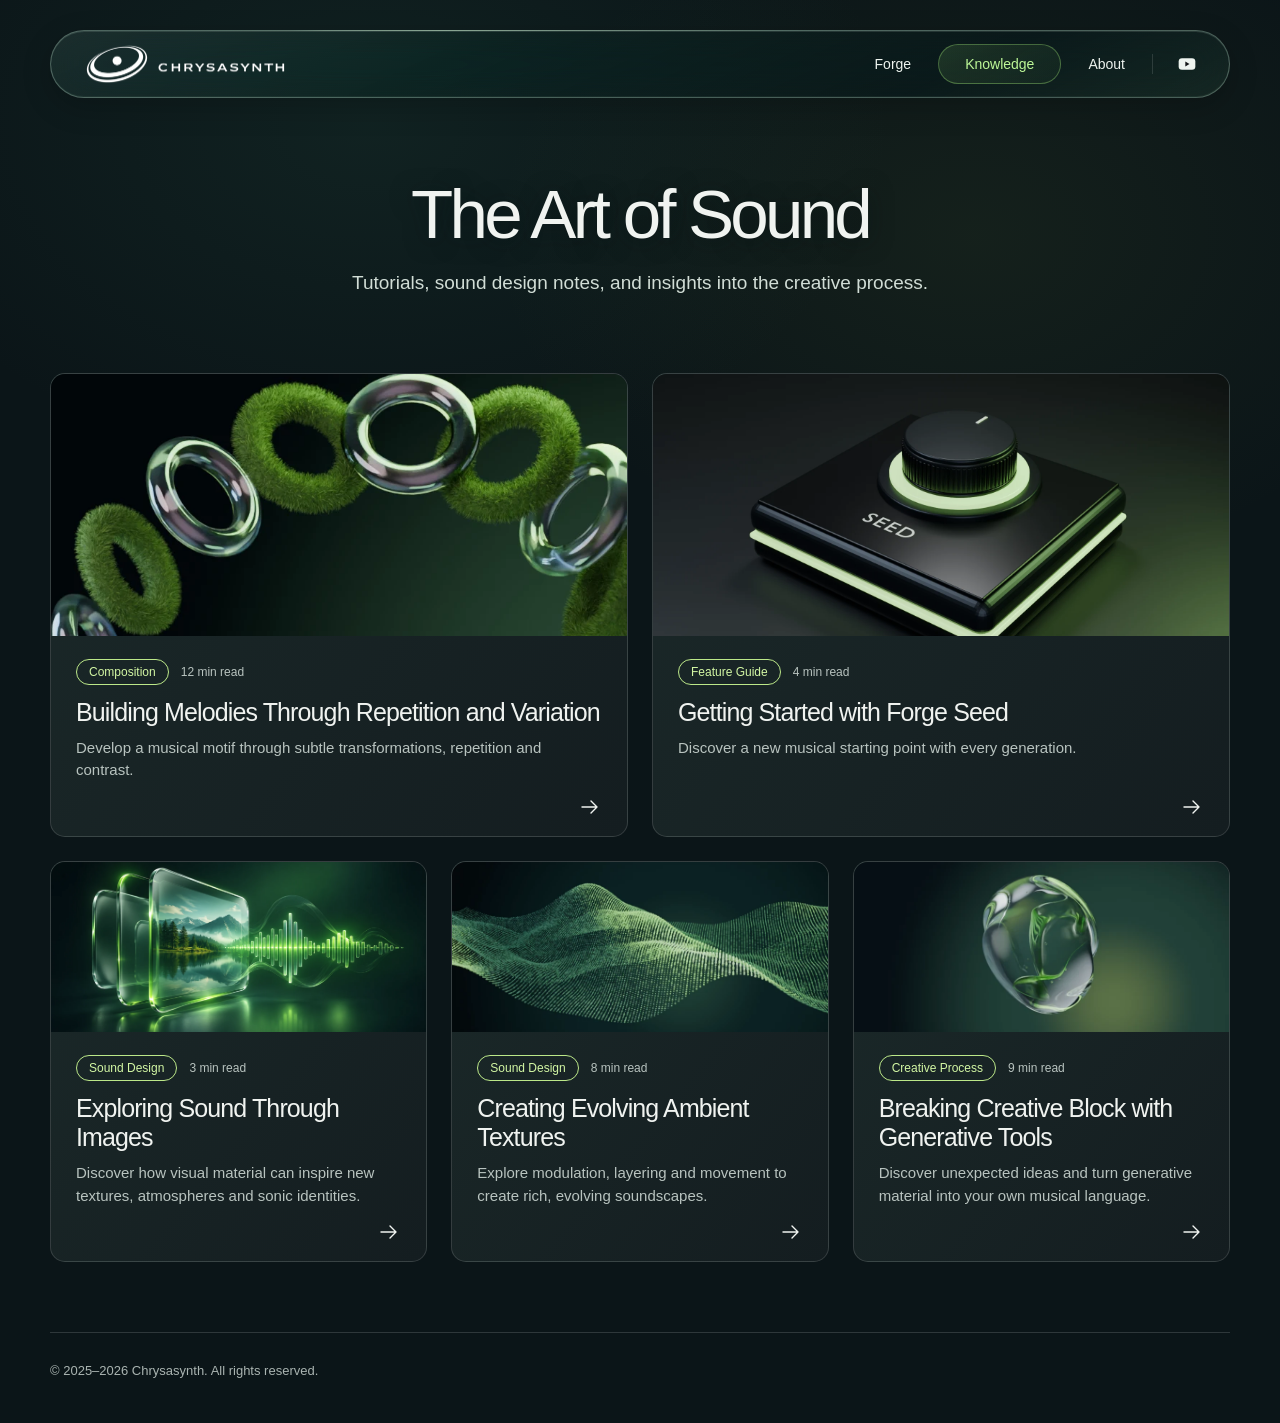
==== knowledge/index.html @ 2a206a54 "Add files via upload" ====
<!DOCTYPE html>

<html lang="en"><head><meta charset="utf-8"/><meta content="width=device-width,initial-scale=1" name="viewport"/><title>Knowledge | Chrysasynth</title><meta content="Explore sound design, composition and creative techniques with Chrysasynth Knowledge." name="description"/><link href="https://chrysasynth.com/knowledge/" rel="canonical"/><link href="learn.css" rel="stylesheet"/><link href="glass.css" rel="stylesheet"/>
<meta property="og:title" content="Knowledge | Chrysasynth">
<meta property="og:description" content="Explore sound design, composition and creative techniques with Chrysasynth Knowledge.">
<meta property="og:url" content="https://chrysasynth.com/knowledge/">
<meta property="og:image" content="https://chrysasynth.com/knowledge/articles/melodic-variations/assets/hero-hq.webp">
<meta property="og:type" content="website">
<meta property="og:site_name" content="Chrysasynth">
<meta name="twitter:card" content="summary_large_image">
</head><body><div class="wrap"><header class="header"><a href="../index.html"><img alt="Chrysasynth" class="logo" src="../logo.png"/></a><nav aria-label="Main navigation"><a href="https://forge.chrysasynth.com/">Forge</a><a aria-current="page" class="active" href="./index.html">Knowledge</a><a href="https://forge.chrysasynth.com/#about">About</a><a aria-label="YouTube" class="social" href="https://www.youtube.com/@Chrysasynth"><svg fill="currentColor" viewbox="0 0 24 24" width="20"><rect height="14" rx="4" width="20" x="2" y="5"></rect><path d="m10 9 5 3-5 3Z" fill="#141618"></path></svg></a></nav></header><main><section class="hero"><div class="hero-copy"><h1>The Art of Sound</h1><p>Tutorials, sound design notes, and insights into the creative process.</p></div></section><section aria-label="Articles" class="cards"><a class="story" href="articles/melodic-variations/index.html"><img alt="Alternating grass-covered and glass rings following a curved path" height="450" src="articles/melodic-variations/assets/cover.webp" width="800"/><div class="story-body"><div class="meta"><span>Composition</span><small>12 min read</small></div><h2>Building Melodies Through Repetition and Variation</h2><p>Develop a musical motif through subtle transformations, repetition and contrast.</p><div class="arrow"><svg aria-hidden="true" fill="none" height="24" stroke="currentColor" stroke-linecap="round" stroke-linejoin="round" stroke-width="1.4" viewbox="0 0 24 24" width="24"><path d="M4 12h15m-6-6 6 6-6 6"></path></svg></div></div></a><a class="story" href="articles/forge-seed/index.html"><img alt="Black rotary control with a luminous green ring" height="450" src="articles/forge-seed/assets/cover.webp" width="800"/><div class="story-body"><div class="meta"><span>Feature Guide</span><small>4 min read</small></div><h2>Getting Started with Forge Seed</h2><p>Discover a new musical starting point with every generation.</p><div class="arrow"><svg aria-hidden="true" fill="none" height="24" stroke="currentColor" stroke-linecap="round" stroke-linejoin="round" stroke-width="1.4" viewbox="0 0 24 24" width="24"><path d="M4 12h15m-6-6 6 6-6 6"></path></svg></div></div></a><a class="story" href="articles/sound-through-images/index.html"><img alt="Glass landscape panels with a green waveform" height="450" src="articles/sound-through-images/assets/cover.webp" width="800"/><div class="story-body"><div class="meta"><span>Sound Design</span><small>3 min read</small></div><h2>Exploring Sound Through Images</h2><p>Discover how visual material can inspire new textures, atmospheres and sonic identities.</p><div class="arrow"><svg aria-hidden="true" fill="none" height="24" stroke="currentColor" stroke-linecap="round" stroke-linejoin="round" stroke-width="1.4" viewbox="0 0 24 24" width="24"><path d="M4 12h15m-6-6 6 6-6 6"></path></svg></div></div></a><a class="story" href="articles/ambient-textures/index.html"><img alt="Green particle waves forming layered ambient textures" height="450" src="articles/ambient-textures/assets/cover.webp" width="800"/><div class="story-body"><div class="meta"><span>Sound Design</span><small>8 min read</small></div><h2>Creating Evolving Ambient Textures</h2><p>Explore modulation, layering and movement to create rich, evolving soundscapes.</p><div class="arrow"><svg aria-hidden="true" fill="none" height="24" stroke="currentColor" stroke-linecap="round" stroke-linejoin="round" stroke-width="1.4" viewbox="0 0 24 24" width="24"><path d="M4 12h15m-6-6 6 6-6 6"></path></svg></div></div></a><a class="story" href="articles/creative-block/index.html"><img alt="Translucent sculptural pebble with a folded inner membrane" height="450" src="articles/creative-block/assets/cover.webp" width="800"/><div class="story-body"><div class="meta"><span>Creative Process</span><small>9 min read</small></div><h2>Breaking Creative Block with Generative Tools</h2><p>Discover unexpected ideas and turn generative material into your own musical language.</p><div class="arrow"><svg aria-hidden="true" fill="none" height="24" stroke="currentColor" stroke-linecap="round" stroke-linejoin="round" stroke-width="1.4" viewbox="0 0 24 24" width="24"><path d="M4 12h15m-6-6 6 6-6 6"></path></svg></div></div></a></section></main><footer><span>© 2025–2026 Chrysasynth. All rights reserved.</span><div></div></footer></div><script src="learn.js"></script></body></html>
---- knowledge/learn.css ----
*{box-sizing:border-box} :root{color-scheme:dark;--accent:#a9f27c;--muted:#b8c3bf}body{margin:0;background:radial-gradient(ellipse at 77% 13%,#172d27 0,transparent 42%),#0c1417;color:#f0f3f0;font-family:Arial,Helvetica,sans-serif}a{color:inherit;text-decoration:none}a:focus-visible{outline:2px solid var(--accent);outline-offset:4px}.wrap{width:min(1180px,calc(100% - 96px));margin:auto}.header{position:relative;z-index:2;height:68px;margin:30px 0 0;display:flex;align-items:center;justify-content:space-between;padding:0 32px;border:1px solid #ffffff24;border-radius:50px;background:linear-gradient(110deg,#ffffff09,#ffffff03);backdrop-filter:blur(18px)}.logo{width:205px;display:block}.header nav{display:flex;align-items:center;gap:27px;font-size:14px}.header nav a:hover{color:var(--accent)}.active{padding:11px 26px;border:1px solid #a9f27c55;background:#a9f27c12;border-radius:40px}.social{border-left:1px solid #ffffff20;padding-left:24px;display:flex}.hero{height:345px;position:relative;display:flex;align-items:center;isolation:isolate;overflow:hidden}.wave{position:absolute;width:78%;height:100%;right:-3%;top:0;z-index:-1;mask-image:linear-gradient(90deg,transparent,#000 18%,#000 90%,transparent)}.hero-copy{max-width:470px;position:relative}.hero h1{font-size:clamp(58px,7vw,88px);letter-spacing:-.06em;font-weight:500;margin:0 0 12px}.hero p{font-size:20px;line-height:1.5;color:#c6cecb;margin:0;max-width:440px}.cards{display:grid;grid-template-columns:repeat(6,minmax(0,1fr));gap:24px}.story{grid-column:span 2;border:1px solid #ffffff23;border-radius:15px;overflow:hidden;background:linear-gradient(130deg,#1b2929,#141d20);display:flex;flex-direction:column}.story:nth-child(-n+2){grid-column:span 3}.story img{display:block;width:100%;height:auto;aspect-ratio:2.2;object-fit:cover}.story-body{padding:23px 25px 17px;display:flex;flex-direction:column;flex:1}.meta{display:flex;align-items:center;gap:12px;font-size:12px;margin-bottom:13px;flex-wrap:wrap}.meta span{border:1px solid #bce889;border-radius:40px;padding:5px 12px;color:#d3f7a4}.meta small{font-size:12px;color:var(--muted)}.story h2{font-size:25px;line-height:1.16;font-weight:500;letter-spacing:-.035em;margin:0 0 10px}.story p{font-size:15px;line-height:1.5;color:var(--muted);margin:0 0 9px}.arrow{margin-top:auto;min-height:20px;text-align:right}a.story{transition:transform .2s,border-color .2s}a.story:hover{transform:translateY(-3px);border-color:#a9f27c80}footer{margin-top:70px;padding:30px 0 45px;border-top:1px solid #ffffff25;display:flex;justify-content:space-between;gap:18px;font-size:13px;color:#aab4b1}footer div{display:flex;gap:14px}footer a:hover{color:var(--accent)}@media(max-width:850px){.wrap{width:calc(100% - 48px)}.cards{grid-template-columns:repeat(2,minmax(0,1fr))}.story,.story:nth-child(-n+2){grid-column:span 1}.hero{height:290px}.wave{width:100%;opacity:.65}.hero-copy{max-width:390px}.header{padding:0 20px}.logo{width:160px}.header nav{gap:14px}}@media(max-width:560px){.wrap{width:calc(100% - 32px)}.header{height:58px;padding:0 13px;margin-top:16px}.logo{width:120px}.header nav{gap:10px;font-size:12px}.active{padding:7px 10px}.social{padding-left:9px}.hero{height:245px}.hero p{font-size:17px;max-width:300px}.wave{width:125%;right:-40%;opacity:.48}.cards{grid-template-columns:1fr;gap:18px}.story h2{font-size:24px}footer{flex-wrap:wrap;margin-top:40px}}@media(prefers-reduced-motion:reduce){*{transition:none!important}}
/* V3: full-bleed atmospheric hero and sticky glass navigation */
html{overflow-x:clip} .header{position:sticky;top:18px;z-index:30;background:linear-gradient(110deg,rgba(21,31,32,.82),rgba(14,23,25,.66));backdrop-filter:blur(22px) saturate(145%);-webkit-backdrop-filter:blur(22px) saturate(145%);border-color:rgba(210,238,218,.17);box-shadow:0 8px 36px #0003;transition:background .25s,box-shadow .25s}.header.is-scrolled{background:rgba(12,20,23,.84);box-shadow:0 10px 38px #0005}.hero{width:100vw;margin-left:calc((100% - 100vw)/2);height:345px;overflow:clip;isolation:isolate}.hero-copy{width:min(1180px,calc(100% - 96px));max-width:none;margin-inline:auto;z-index:1}.hero-copy p{max-width:440px}.wave{width:100%;height:100%;inset:0;mask-image:linear-gradient(90deg,transparent 3%,#000 45%,#000 100%);opacity:1}.hero::after{content:"";position:absolute;inset:0;z-index:0;pointer-events:none;background:linear-gradient(90deg,#0c1417 5%,#0c1417b0 25%,transparent 55%)}
@media(max-width:850px){.hero{height:290px}.hero-copy{width:calc(100% - 48px)}.wave{width:100%;right:0;opacity:.75}}@media(max-width:560px){.header{top:10px}.hero{height:245px}.hero-copy{width:calc(100% - 32px)}.wave{width:145%;left:-15%;right:auto;opacity:.5}.hero::after{background:linear-gradient(90deg,#0c1417b0,transparent 80%)}}

/* Balanced atmospheric wave */
.hero .wave{inset:0;width:100%;height:100%;mask-image:linear-gradient(90deg,transparent 5%,#000 38%,#000 78%,transparent 99%)}.hero::after{background:linear-gradient(90deg,#0c1417 4%,#0c1417bd 27%,transparent 61%)}.hero h1{font-size:clamp(46px,5.4vw,76px);max-width:850px}.hero p{max-width:440px}@media(max-width:560px){.hero .wave{width:100%;left:0;opacity:.55}.hero h1{font-size:clamp(38px,9vw,53px)}}
/* V5: centered editorial title, balanced wave field */
body{background:radial-gradient(ellipse 62% 430px at 50% 180px,#1b352e 0, #11221f 48%,transparent 100%),#0b1518}.hero{height:320px;justify-content:center;overflow:clip}.hero-copy{max-width:920px;text-align:center;padding:0 18px}.hero h1{max-width:none;margin:0 auto 15px;font-size:clamp(45px,5.4vw,76px);letter-spacing:-.055em;text-shadow:0 3px 22px #071113cc}.hero p{max-width:550px;margin:0 auto;color:#d1ddd6;font-size:19px;text-shadow:0 2px 12px #081316}.hero .wave{width:100%;height:100%;inset:0;opacity:.9;mask-image:linear-gradient(90deg,transparent,#000 13%,#000 87%,transparent)}.hero::after{background:radial-gradient(ellipse 37% 52% at 50% 50%,#0b1518bf 5%,#0b15184a 60%,transparent 100%)}@media(max-width:680px){.hero{height:260px}.hero h1{font-size:clamp(37px,8vw,55px)}.hero p{font-size:16px}.hero .wave{opacity:.7}.hero-copy{width:100%}}

/* V6: quiet editorial atmosphere, no decorative wave */
body{background:radial-gradient(ellipse 520px 350px at 29% 125px,rgba(47,103,83,.16),transparent 100%),radial-gradient(ellipse 480px 340px at 76% 235px,rgba(99,125,56,.11),transparent 100%),#0b1518;background-repeat:no-repeat}.hero{height:275px;overflow:visible}.hero::after{display:none}.hero-copy{padding:0 18px}.hero h1{text-shadow:0 3px 22px #07111380}.hero p{max-width:650px;text-shadow:none}@media(max-width:680px){.hero{height:235px}}

/* Keep the full navigation arrow inside every card. */
.story-body{min-width:0}.story .arrow{display:flex;justify-content:flex-end;align-items:center;min-height:28px;flex-shrink:0;margin-top:auto;padding-top:4px}.story .arrow svg{display:block;flex:none;width:24px;height:24px;overflow:visible}
---- knowledge/glass.css ----
/* Shared optical glass: transmitted colour, soft reflections, edge lighting. */
.header,.reader{background:linear-gradient(155deg,rgba(201,240,216,.09),rgba(24,54,43,.19) 35%,rgba(9,24,27,.52) 75%,rgba(139,207,150,.08));border:1px solid rgba(195,231,210,.32);backdrop-filter:blur(24px) saturate(155%);-webkit-backdrop-filter:blur(24px) saturate(155%);box-shadow:inset 0 1px 0 rgba(230,255,236,.12),inset 0 -1px 0 rgba(151,214,173,.07),0 9px 30px #0003;color:#eef4ef}
.header::before,.reader::before{content:"";position:absolute;pointer-events:none;top:-1px;left:8%;right:8%;height:1px;background:linear-gradient(90deg,transparent,#e0ffdc70 30%,#b1e9c51a 65%,transparent);border-radius:50%}
.header.is-scrolled{background:linear-gradient(135deg,#19332edb,#0a171be0);box-shadow:inset 0 1px 0 #e0ffdc16,0 9px 30px #0005}
.header .active,.nav .active{background:linear-gradient(145deg,#a9f27c21,#a9f27c08);border-color:#a9f27c55;color:#bdf797}
@media(max-width:560px){.header .logo{width:112px}.header nav{gap:9px}.header .active,.nav .active{padding:7px 9px}.header .social{display:none}}
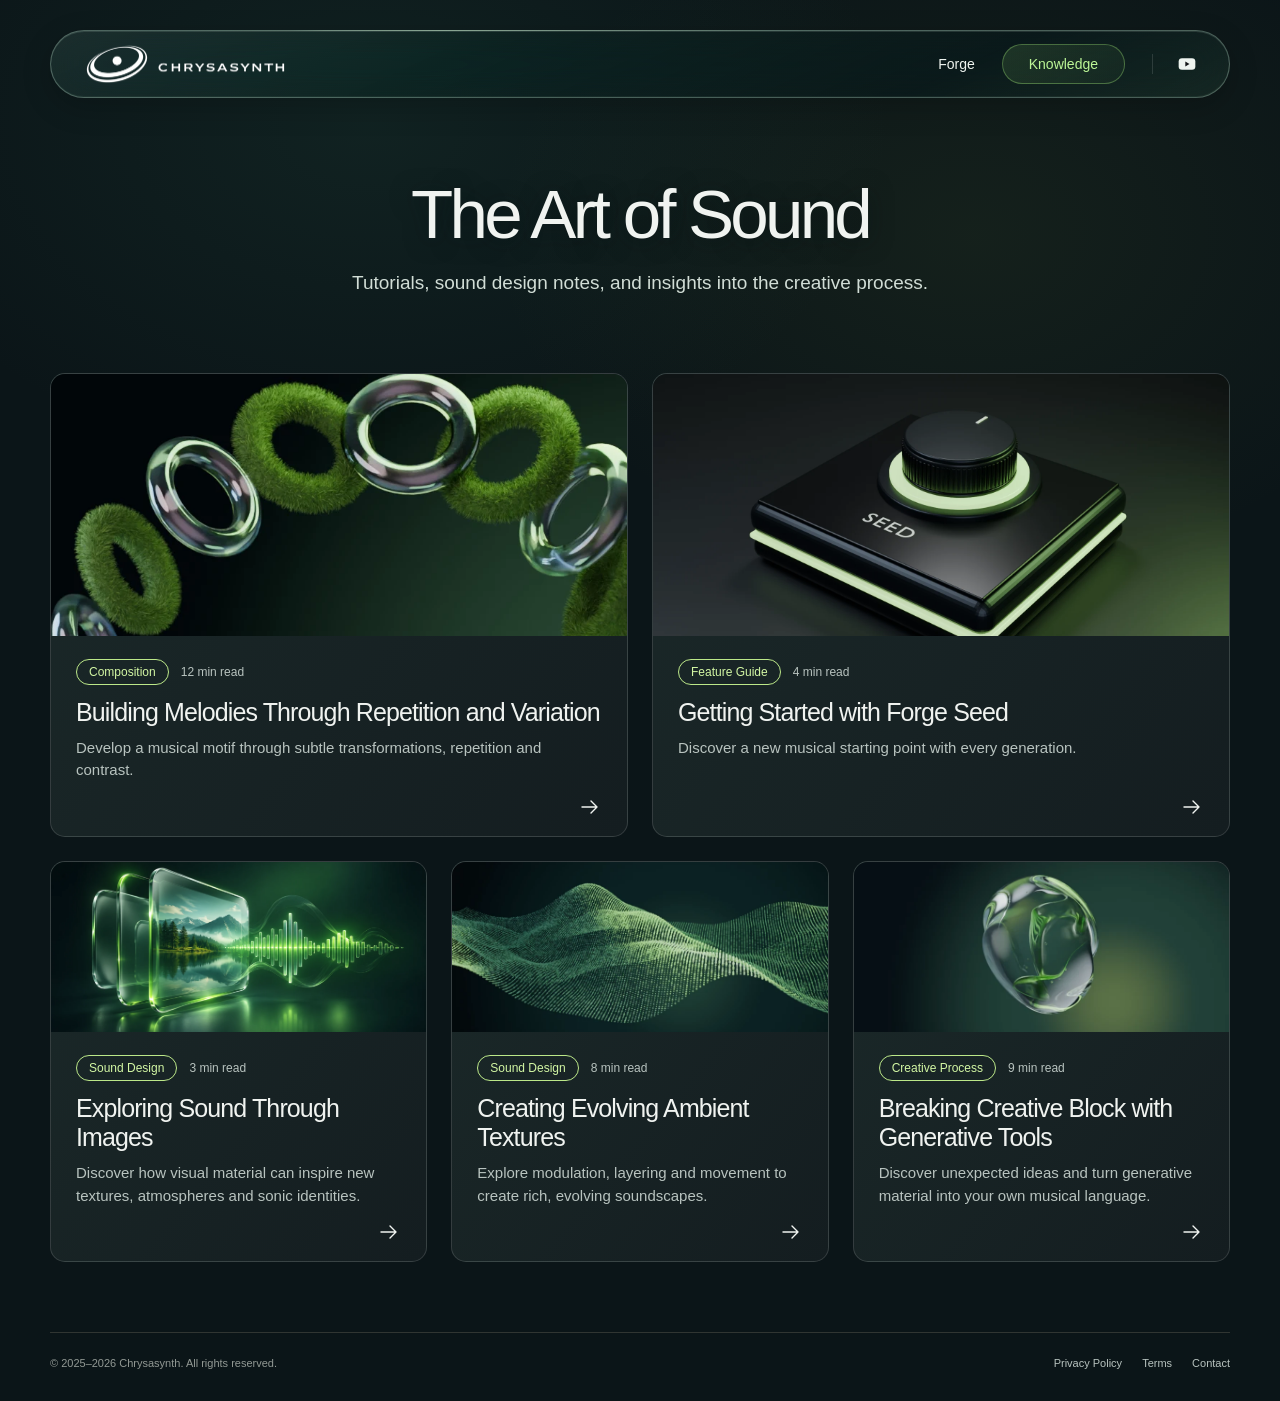
==== commit 4539d971: "Add files via upload" ====
--- a/knowledge/index.html
+++ b/knowledge/index.html
@@ -8,4 +8,4 @@
 <meta property="og:type" content="website">
 <meta property="og:site_name" content="Chrysasynth">
 <meta name="twitter:card" content="summary_large_image">
-</head><body><div class="wrap"><header class="header"><a href="../index.html"><img alt="Chrysasynth" class="logo" src="../logo.png"/></a><nav aria-label="Main navigation"><a href="https://forge.chrysasynth.com/">Forge</a><a aria-current="page" class="active" href="./index.html">Knowledge</a><a href="https://forge.chrysasynth.com/#about">About</a><a aria-label="YouTube" class="social" href="https://www.youtube.com/@Chrysasynth"><svg fill="currentColor" viewbox="0 0 24 24" width="20"><rect height="14" rx="4" width="20" x="2" y="5"></rect><path d="m10 9 5 3-5 3Z" fill="#141618"></path></svg></a></nav></header><main><section class="hero"><div class="hero-copy"><h1>The Art of Sound</h1><p>Tutorials, sound design notes, and insights into the creative process.</p></div></section><section aria-label="Articles" class="cards"><a class="story" href="articles/melodic-variations/index.html"><img alt="Alternating grass-covered and glass rings following a curved path" height="450" src="articles/melodic-variations/assets/cover.webp" width="800"/><div class="story-body"><div class="meta"><span>Composition</span><small>12 min read</small></div><h2>Building Melodies Through Repetition and Variation</h2><p>Develop a musical motif through subtle transformations, repetition and contrast.</p><div class="arrow"><svg aria-hidden="true" fill="none" height="24" stroke="currentColor" stroke-linecap="round" stroke-linejoin="round" stroke-width="1.4" viewbox="0 0 24 24" width="24"><path d="M4 12h15m-6-6 6 6-6 6"></path></svg></div></div></a><a class="story" href="articles/forge-seed/index.html"><img alt="Black rotary control with a luminous green ring" height="450" src="articles/forge-seed/assets/cover.webp" width="800"/><div class="story-body"><div class="meta"><span>Feature Guide</span><small>4 min read</small></div><h2>Getting Started with Forge Seed</h2><p>Discover a new musical starting point with every generation.</p><div class="arrow"><svg aria-hidden="true" fill="none" height="24" stroke="currentColor" stroke-linecap="round" stroke-linejoin="round" stroke-width="1.4" viewbox="0 0 24 24" width="24"><path d="M4 12h15m-6-6 6 6-6 6"></path></svg></div></div></a><a class="story" href="articles/sound-through-images/index.html"><img alt="Glass landscape panels with a green waveform" height="450" src="articles/sound-through-images/assets/cover.webp" width="800"/><div class="story-body"><div class="meta"><span>Sound Design</span><small>3 min read</small></div><h2>Exploring Sound Through Images</h2><p>Discover how visual material can inspire new textures, atmospheres and sonic identities.</p><div class="arrow"><svg aria-hidden="true" fill="none" height="24" stroke="currentColor" stroke-linecap="round" stroke-linejoin="round" stroke-width="1.4" viewbox="0 0 24 24" width="24"><path d="M4 12h15m-6-6 6 6-6 6"></path></svg></div></div></a><a class="story" href="articles/ambient-textures/index.html"><img alt="Green particle waves forming layered ambient textures" height="450" src="articles/ambient-textures/assets/cover.webp" width="800"/><div class="story-body"><div class="meta"><span>Sound Design</span><small>8 min read</small></div><h2>Creating Evolving Ambient Textures</h2><p>Explore modulation, layering and movement to create rich, evolving soundscapes.</p><div class="arrow"><svg aria-hidden="true" fill="none" height="24" stroke="currentColor" stroke-linecap="round" stroke-linejoin="round" stroke-width="1.4" viewbox="0 0 24 24" width="24"><path d="M4 12h15m-6-6 6 6-6 6"></path></svg></div></div></a><a class="story" href="articles/creative-block/index.html"><img alt="Translucent sculptural pebble with a folded inner membrane" height="450" src="articles/creative-block/assets/cover.webp" width="800"/><div class="story-body"><div class="meta"><span>Creative Process</span><small>9 min read</small></div><h2>Breaking Creative Block with Generative Tools</h2><p>Discover unexpected ideas and turn generative material into your own musical language.</p><div class="arrow"><svg aria-hidden="true" fill="none" height="24" stroke="currentColor" stroke-linecap="round" stroke-linejoin="round" stroke-width="1.4" viewbox="0 0 24 24" width="24"><path d="M4 12h15m-6-6 6 6-6 6"></path></svg></div></div></a></section></main><footer><span>© 2025–2026 Chrysasynth. All rights reserved.</span><div></div></footer></div><script src="learn.js"></script></body></html>+</head><body><div class="wrap"><header class="header"><a href="../index.html"><img alt="Chrysasynth" class="logo" src="../logo.png"/></a><nav aria-label="Main navigation"><a href="https://forge.chrysasynth.com/">Forge</a><a aria-current="page" class="active" href="./index.html">Knowledge</a><a aria-label="YouTube" class="social" href="https://www.youtube.com/@Chrysasynth"><svg fill="currentColor" viewbox="0 0 24 24" width="20"><rect height="14" rx="4" width="20" x="2" y="5"></rect><path d="m10 9 5 3-5 3Z" fill="#141618"></path></svg></a></nav></header><main><section class="hero"><div class="hero-copy"><h1>The Art of Sound</h1><p>Tutorials, sound design notes, and insights into the creative process.</p></div></section><section aria-label="Articles" class="cards"><a class="story" href="articles/melodic-variations/index.html"><img alt="Alternating grass-covered and glass rings following a curved path" height="450" src="articles/melodic-variations/assets/cover.webp" width="800"/><div class="story-body"><div class="meta"><span>Composition</span><small>12 min read</small></div><h2>Building Melodies Through Repetition and Variation</h2><p>Develop a musical motif through subtle transformations, repetition and contrast.</p><div class="arrow"><svg aria-hidden="true" fill="none" height="24" stroke="currentColor" stroke-linecap="round" stroke-linejoin="round" stroke-width="1.4" viewbox="0 0 24 24" width="24"><path d="M4 12h15m-6-6 6 6-6 6"></path></svg></div></div></a><a class="story" href="articles/forge-seed/index.html"><img alt="Black rotary control with a luminous green ring" height="450" src="articles/forge-seed/assets/cover.webp" width="800"/><div class="story-body"><div class="meta"><span>Feature Guide</span><small>4 min read</small></div><h2>Getting Started with Forge Seed</h2><p>Discover a new musical starting point with every generation.</p><div class="arrow"><svg aria-hidden="true" fill="none" height="24" stroke="currentColor" stroke-linecap="round" stroke-linejoin="round" stroke-width="1.4" viewbox="0 0 24 24" width="24"><path d="M4 12h15m-6-6 6 6-6 6"></path></svg></div></div></a><a class="story" href="articles/sound-through-images/index.html"><img alt="Glass landscape panels with a green waveform" height="450" src="articles/sound-through-images/assets/cover.webp" width="800"/><div class="story-body"><div class="meta"><span>Sound Design</span><small>3 min read</small></div><h2>Exploring Sound Through Images</h2><p>Discover how visual material can inspire new textures, atmospheres and sonic identities.</p><div class="arrow"><svg aria-hidden="true" fill="none" height="24" stroke="currentColor" stroke-linecap="round" stroke-linejoin="round" stroke-width="1.4" viewbox="0 0 24 24" width="24"><path d="M4 12h15m-6-6 6 6-6 6"></path></svg></div></div></a><a class="story" href="articles/ambient-textures/index.html"><img alt="Green particle waves forming layered ambient textures" height="450" src="articles/ambient-textures/assets/cover.webp" width="800"/><div class="story-body"><div class="meta"><span>Sound Design</span><small>8 min read</small></div><h2>Creating Evolving Ambient Textures</h2><p>Explore modulation, layering and movement to create rich, evolving soundscapes.</p><div class="arrow"><svg aria-hidden="true" fill="none" height="24" stroke="currentColor" stroke-linecap="round" stroke-linejoin="round" stroke-width="1.4" viewbox="0 0 24 24" width="24"><path d="M4 12h15m-6-6 6 6-6 6"></path></svg></div></div></a><a class="story" href="articles/creative-block/index.html"><img alt="Translucent sculptural pebble with a folded inner membrane" height="450" src="articles/creative-block/assets/cover.webp" width="800"/><div class="story-body"><div class="meta"><span>Creative Process</span><small>9 min read</small></div><h2>Breaking Creative Block with Generative Tools</h2><p>Discover unexpected ideas and turn generative material into your own musical language.</p><div class="arrow"><svg aria-hidden="true" fill="none" height="24" stroke="currentColor" stroke-linecap="round" stroke-linejoin="round" stroke-width="1.4" viewbox="0 0 24 24" width="24"><path d="M4 12h15m-6-6 6 6-6 6"></path></svg></div></div></a></section></main><footer class="footer site-footer"><span>© 2025–2026 Chrysasynth. All rights reserved.</span><nav aria-label="Legal navigation"><a href="../privacy-policy.html">Privacy Policy</a><a href="../terms-and-conditions.html">Terms</a><a href="mailto:contact@chrysasynth.com">Contact</a></nav></footer></div><script src="learn.js"></script></body></html>
--- a/knowledge/glass.css
+++ b/knowledge/glass.css
@@ -4,3 +4,9 @@
 .header.is-scrolled{background:linear-gradient(135deg,#19332edb,#0a171be0);box-shadow:inset 0 1px 0 #e0ffdc16,0 9px 30px #0005}
 .header .active,.nav .active{background:linear-gradient(145deg,#a9f27c21,#a9f27c08);border-color:#a9f27c55;color:#bdf797}
 @media(max-width:560px){.header .logo{width:112px}.header nav{gap:9px}.header .active,.nav .active{padding:7px 9px}.header .social{display:none}}
+
+/* Shared footer and compact mobile navigation */
+.site-footer{display:flex;justify-content:space-between;align-items:center;flex-direction:row;flex-wrap:wrap;gap:12px 24px;text-align:left;border-top:1px solid #303532;padding:22px 0 28px;color:#929994;font-size:11px;line-height:1.6}
+.site-footer nav{display:flex;flex-wrap:wrap;gap:10px 20px;align-items:center}.site-footer nav a{color:#b8c3bf;text-decoration:none}.site-footer nav a:hover{color:#a9f27c}
+@media(max-width:560px){.header{gap:6px;padding-inline:10px}.header>a{flex:0 1 auto;min-width:0}.header .logo{width:clamp(76px,26vw,112px);max-width:100%;height:auto}.header nav{display:flex;flex:0 0 auto;gap:8px;font-size:12px;white-space:nowrap}.header .active,.header .nav .active{padding:6px 7px}.header nav .social{display:flex;flex:0 0 auto;align-items:center;padding:0 0 0 6px;border-left:0}.header nav .social svg{width:18px;height:18px;display:block}.site-footer{justify-content:center;text-align:center;gap:10px}.site-footer nav{justify-content:center}}
+@media(max-width:360px){.header nav{gap:6px;font-size:11px}.header .active,.header .nav .active{padding:5px}.header nav .social{padding-left:3px}}
